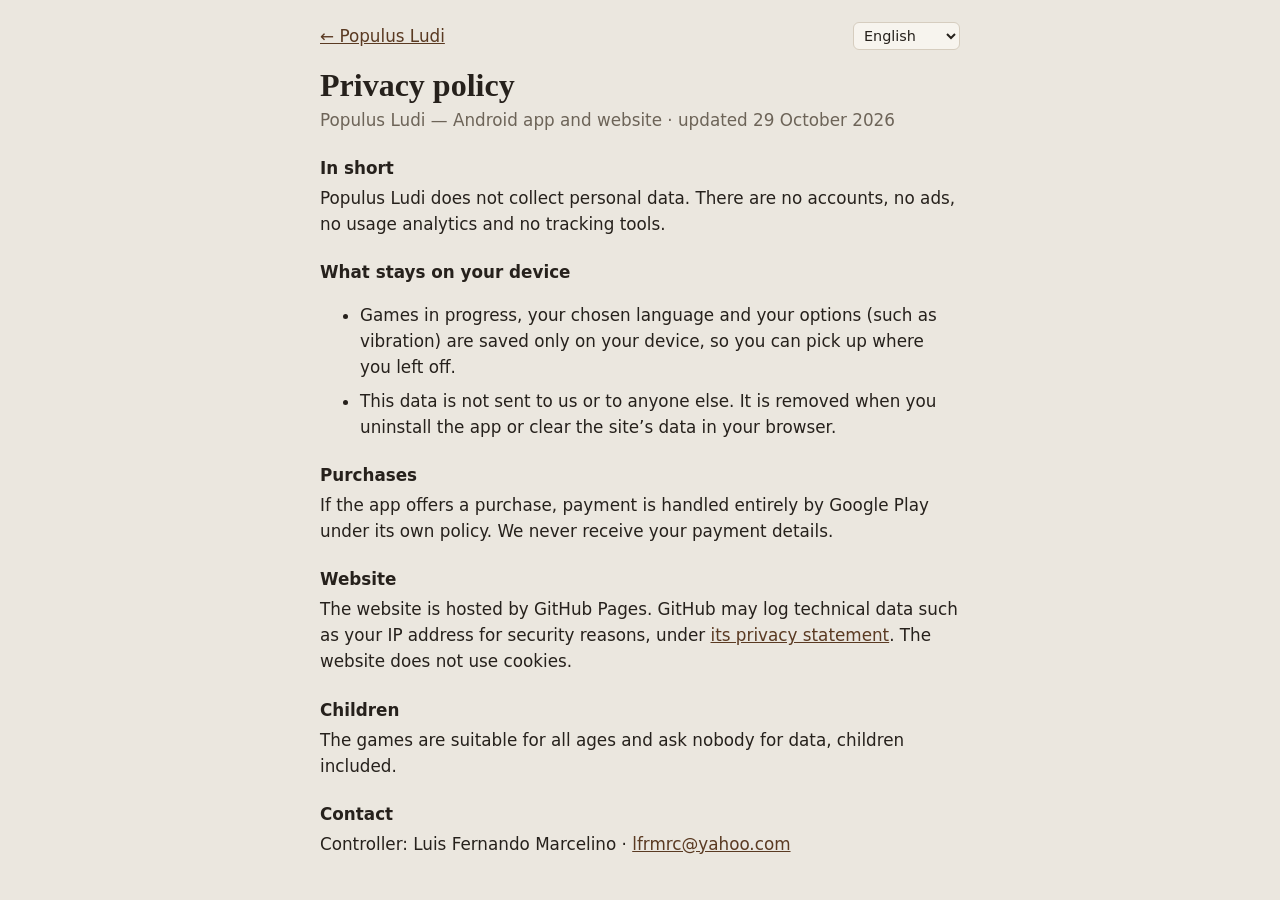
==== privacy.html @ 5a8fc8c6 "Home e privacy" ====
<!doctype html>
<html lang="en">
<head>
<meta charset="utf-8">
<meta name="viewport" content="width=device-width, initial-scale=1">
<title>Privacy — Populus Ludi</title>
<link rel="icon" href="img/collezione.png">
<style>
@font-face { font-family: "Alegreya Sans"; font-weight: 400; font-display: swap; src: url(esparta/fonts/alegreya-sans-latin-400-normal.woff2) format("woff2"); }
@font-face { font-family: "Alegreya Sans"; font-weight: 700; font-display: swap; src: url(esparta/fonts/alegreya-sans-latin-700-normal.woff2) format("woff2"); }
@font-face { font-family: "Cormorant Garamond"; font-weight: 600; font-display: swap; src: url(ire/fonts/cormorant-garamond-latin-600-normal.woff2) format("woff2"); }
:root { --bg: #ebe7df; --surface: #f7f4ee; --ink: #26211c; --muted: #6d6458; --line: #d6cdbf; --walnut: #5a3a22; }
@media (prefers-color-scheme: dark) {
  :root:not([data-theme="light"]) { --bg: #1a1815; --surface: #24211d; --ink: #eee8de; --muted: #a69c8f; --line: #3a352e; --walnut: #c79a6a; color-scheme: dark; }
}
:root[data-theme="dark"] { --bg: #1a1815; --surface: #24211d; --ink: #eee8de; --muted: #a69c8f; --line: #3a352e; --walnut: #c79a6a; color-scheme: dark; }
* { box-sizing: border-box; }
body { margin: 0; background: var(--bg); color: var(--ink); font-family: "Alegreya Sans", "Segoe UI", system-ui, sans-serif; font-size: 1.05rem; line-height: 1.55; padding: 22px 16px 32px; }
.wrap { max-width: 640px; margin: 0 auto; }
nav { display: flex; align-items: center; gap: 12px; margin-bottom: 18px; }
nav a { color: var(--walnut); }
select { margin-left: auto; font: inherit; font-size: .9rem; padding: 4px 6px; border-radius: 6px; border: 1px solid var(--line); background: var(--surface); color: var(--ink); }
h1 { font-family: "Cormorant Garamond", Georgia, serif; font-weight: 600; font-size: 2rem; line-height: 1.1; margin: 0 0 4px; }
h2 { font-size: 1.05rem; margin: 22px 0 4px; }
p, li { margin: 0 0 8px; }
.date { color: var(--muted); margin-bottom: 18px; }
a { color: var(--walnut); }
article[hidden] { display: none; }
</style>
</head>
<body>
<div class="wrap">
<nav><a href="index.html">← Populus Ludi</a>
  <select id="selLang" aria-label="Language">
    <option value="it" lang="it">Italiano</option><option value="pt" lang="pt-BR">Português</option>
    <option value="en" lang="en">English</option><option value="es" lang="es">Español</option>
  </select></nav>

<article lang="it" data-l="it">
<h1>Informativa sulla privacy</h1>
<p class="date">Populus Ludi — app per Android e sito web · aggiornata il 29 ottobre 2026</p>
<h2>In breve</h2>
<p>Populus Ludi non raccoglie dati personali. Non ci sono account, pubblicità, statistiche d’uso né strumenti di tracciamento.</p>
<h2>Cosa resta sul tuo dispositivo</h2>
<ul>
<li>Le partite in corso, la lingua scelta e le opzioni (per esempio la vibrazione) vengono salvate solo sul tuo dispositivo, per riprendere da dove avevi lasciato.</li>
<li>Questi dati non vengono inviati a noi né a terzi. Si cancellano disinstallando l’app o cancellando i dati del sito nel browser.</li>
</ul>
<h2>Acquisti</h2>
<p>Se l’app offre un acquisto, il pagamento è gestito interamente da Google Play secondo la sua informativa. Noi non riceviamo i dati di pagamento.</p>
<h2>Sito web</h2>
<p>Il sito è ospitato da GitHub Pages. GitHub può registrare dati tecnici come l’indirizzo IP per motivi di sicurezza, secondo la <a href="https://docs.github.com/site-policy/privacy-policies/github-general-privacy-statement">sua informativa</a>. Il sito non usa cookie.</p>
<h2>Bambini</h2>
<p>I giochi sono adatti a tutte le età e non chiedono dati a nessuno, bambini compresi.</p>
<h2>Contatti</h2>
<p>Titolare: Luis Fernando Marcelino · <a href="mailto:lfrmrc@yahoo.com">lfrmrc@yahoo.com</a></p>
</article>

<article lang="pt-BR" data-l="pt" hidden>
<h1>Política de privacidade</h1>
<p class="date">Populus Ludi — app para Android e site · atualizada em 29 de outubro de 2026</p>
<h2>Em resumo</h2>
<p>O Populus Ludi não coleta dados pessoais. Não há contas, publicidade, estatísticas de uso nem ferramentas de rastreamento.</p>
<h2>O que fica no seu dispositivo</h2>
<ul>
<li>As partidas em andamento, o idioma escolhido e as opções (por exemplo a vibração) são salvos apenas no seu dispositivo, para você continuar de onde parou.</li>
<li>Esses dados não são enviados para nós nem para terceiros. Eles são apagados ao desinstalar o app ou ao limpar os dados do site no navegador.</li>
</ul>
<h2>Compras</h2>
<p>Se o app oferecer uma compra, o pagamento é feito inteiramente pelo Google Play, conforme a política dele. Nós não recebemos os dados de pagamento.</p>
<h2>Site</h2>
<p>O site é hospedado pelo GitHub Pages. O GitHub pode registrar dados técnicos como o endereço IP por motivos de segurança, conforme a <a href="https://docs.github.com/site-policy/privacy-policies/github-general-privacy-statement">política dele</a>. O site não usa cookies.</p>
<h2>Crianças</h2>
<p>Os jogos são para todas as idades e não pedem dados a ninguém, crianças incluídas.</p>
<h2>Contato</h2>
<p>Responsável: Luis Fernando Marcelino · <a href="mailto:lfrmrc@yahoo.com">lfrmrc@yahoo.com</a></p>
</article>

<article lang="en" data-l="en" hidden>
<h1>Privacy policy</h1>
<p class="date">Populus Ludi — Android app and website · updated 29 October 2026</p>
<h2>In short</h2>
<p>Populus Ludi does not collect personal data. There are no accounts, no ads, no usage analytics and no tracking tools.</p>
<h2>What stays on your device</h2>
<ul>
<li>Games in progress, your chosen language and your options (such as vibration) are saved only on your device, so you can pick up where you left off.</li>
<li>This data is not sent to us or to anyone else. It is removed when you uninstall the app or clear the site’s data in your browser.</li>
</ul>
<h2>Purchases</h2>
<p>If the app offers a purchase, payment is handled entirely by Google Play under its own policy. We never receive your payment details.</p>
<h2>Website</h2>
<p>The website is hosted by GitHub Pages. GitHub may log technical data such as your IP address for security reasons, under <a href="https://docs.github.com/site-policy/privacy-policies/github-general-privacy-statement">its privacy statement</a>. The website does not use cookies.</p>
<h2>Children</h2>
<p>The games are suitable for all ages and ask nobody for data, children included.</p>
<h2>Contact</h2>
<p>Controller: Luis Fernando Marcelino · <a href="mailto:lfrmrc@yahoo.com">lfrmrc@yahoo.com</a></p>
</article>

<article lang="es" data-l="es" hidden>
<h1>Política de privacidad</h1>
<p class="date">Populus Ludi — app para Android y sitio web · actualizada el 29 de octubre de 2026</p>
<h2>En resumen</h2>
<p>Populus Ludi no recoge datos personales. No hay cuentas, publicidad, estadísticas de uso ni herramientas de seguimiento.</p>
<h2>Lo que queda en tu dispositivo</h2>
<ul>
<li>Las partidas en curso, el idioma elegido y las opciones (por ejemplo la vibración) se guardan solo en tu dispositivo, para continuar donde lo dejaste.</li>
<li>Estos datos no se envían a nosotros ni a terceros. Se borran al desinstalar la app o al borrar los datos del sitio en el navegador.</li>
</ul>
<h2>Compras</h2>
<p>Si la app ofrece una compra, el pago lo gestiona por completo Google Play según su política. Nosotros no recibimos los datos de pago.</p>
<h2>Sitio web</h2>
<p>El sitio está alojado en GitHub Pages. GitHub puede registrar datos técnicos como la dirección IP por motivos de seguridad, según <a href="https://docs.github.com/site-policy/privacy-policies/github-general-privacy-statement">su política</a>. El sitio no usa cookies.</p>
<h2>Niños</h2>
<p>Los juegos son aptos para todas las edades y no piden datos a nadie, niños incluidos.</p>
<h2>Contacto</h2>
<p>Responsable: Luis Fernando Marcelino · <a href="mailto:lfrmrc@yahoo.com">lfrmrc@yahoo.com</a></p>
</article>
</div>
<script>
(() => {
  const get = k => { try { return localStorage.getItem(k); } catch (e) { return null; } };
  const put = (k, v) => { try { localStorage.setItem(k, v); } catch (e) {} };
  const all = ['it', 'pt', 'en', 'es'];
  let lang = get('collezione.lingua');
  if (!all.includes(lang)) lang = { pt: 'pt', es: 'es', it: 'it' }[(navigator.language || '').toLowerCase().slice(0, 2)] || 'en';
  const sel = document.getElementById('selLang');
  function apply() {
    document.querySelectorAll('article').forEach(a => { a.hidden = a.dataset.l !== lang; });
    document.documentElement.lang = { it: 'it', pt: 'pt-BR', en: 'en', es: 'es' }[lang];
    sel.value = lang;
  }
  sel.addEventListener('change', () => { lang = sel.value; put('collezione.lingua', lang); apply(); });
  apply();
})();
</script>
</body>
</html>
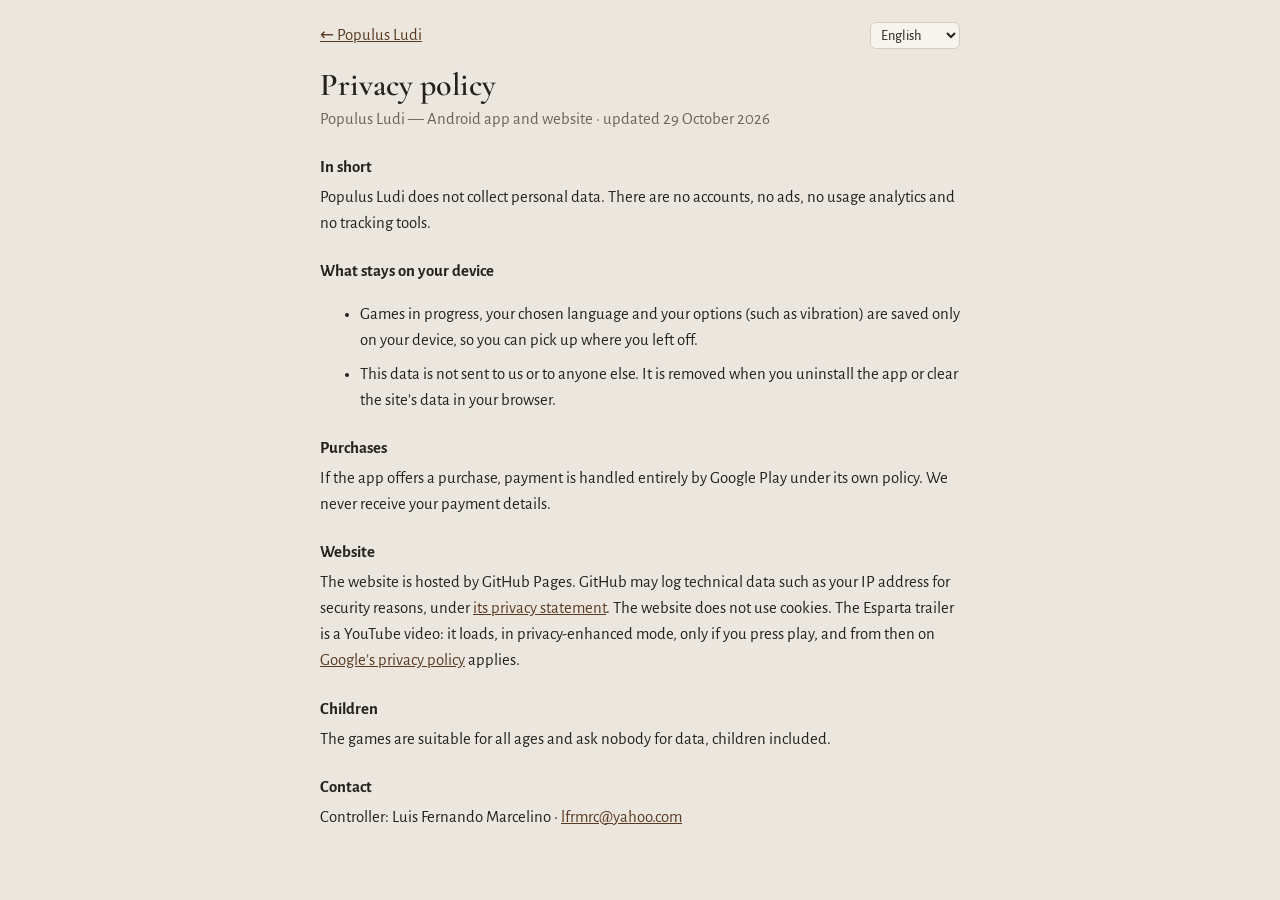
==== commit 4b864a86: "Trailer di Esparta nella home, privacy aggiornata" ====
--- a/privacy.html
+++ b/privacy.html
@@ -1,137 +1,137 @@
-<!doctype html>
-<html lang="en">
-<head>
-<meta charset="utf-8">
-<meta name="viewport" content="width=device-width, initial-scale=1">
-<title>Privacy — Populus Ludi</title>
-<link rel="icon" href="img/collezione.png">
-<style>
-@font-face { font-family: "Alegreya Sans"; font-weight: 400; font-display: swap; src: url(esparta/fonts/alegreya-sans-latin-400-normal.woff2) format("woff2"); }
-@font-face { font-family: "Alegreya Sans"; font-weight: 700; font-display: swap; src: url(esparta/fonts/alegreya-sans-latin-700-normal.woff2) format("woff2"); }
-@font-face { font-family: "Cormorant Garamond"; font-weight: 600; font-display: swap; src: url(ire/fonts/cormorant-garamond-latin-600-normal.woff2) format("woff2"); }
-:root { --bg: #ebe7df; --surface: #f7f4ee; --ink: #26211c; --muted: #6d6458; --line: #d6cdbf; --walnut: #5a3a22; }
-@media (prefers-color-scheme: dark) {
-  :root:not([data-theme="light"]) { --bg: #1a1815; --surface: #24211d; --ink: #eee8de; --muted: #a69c8f; --line: #3a352e; --walnut: #c79a6a; color-scheme: dark; }
-}
-:root[data-theme="dark"] { --bg: #1a1815; --surface: #24211d; --ink: #eee8de; --muted: #a69c8f; --line: #3a352e; --walnut: #c79a6a; color-scheme: dark; }
-* { box-sizing: border-box; }
-body { margin: 0; background: var(--bg); color: var(--ink); font-family: "Alegreya Sans", "Segoe UI", system-ui, sans-serif; font-size: 1.05rem; line-height: 1.55; padding: 22px 16px 32px; }
-.wrap { max-width: 640px; margin: 0 auto; }
-nav { display: flex; align-items: center; gap: 12px; margin-bottom: 18px; }
-nav a { color: var(--walnut); }
-select { margin-left: auto; font: inherit; font-size: .9rem; padding: 4px 6px; border-radius: 6px; border: 1px solid var(--line); background: var(--surface); color: var(--ink); }
-h1 { font-family: "Cormorant Garamond", Georgia, serif; font-weight: 600; font-size: 2rem; line-height: 1.1; margin: 0 0 4px; }
-h2 { font-size: 1.05rem; margin: 22px 0 4px; }
-p, li { margin: 0 0 8px; }
-.date { color: var(--muted); margin-bottom: 18px; }
-a { color: var(--walnut); }
-article[hidden] { display: none; }
-</style>
-</head>
-<body>
-<div class="wrap">
-<nav><a href="index.html">← Populus Ludi</a>
-  <select id="selLang" aria-label="Language">
-    <option value="it" lang="it">Italiano</option><option value="pt" lang="pt-BR">Português</option>
-    <option value="en" lang="en">English</option><option value="es" lang="es">Español</option>
-  </select></nav>
-
-<article lang="it" data-l="it">
-<h1>Informativa sulla privacy</h1>
-<p class="date">Populus Ludi — app per Android e sito web · aggiornata il 29 ottobre 2026</p>
-<h2>In breve</h2>
-<p>Populus Ludi non raccoglie dati personali. Non ci sono account, pubblicità, statistiche d’uso né strumenti di tracciamento.</p>
-<h2>Cosa resta sul tuo dispositivo</h2>
-<ul>
-<li>Le partite in corso, la lingua scelta e le opzioni (per esempio la vibrazione) vengono salvate solo sul tuo dispositivo, per riprendere da dove avevi lasciato.</li>
-<li>Questi dati non vengono inviati a noi né a terzi. Si cancellano disinstallando l’app o cancellando i dati del sito nel browser.</li>
-</ul>
-<h2>Acquisti</h2>
-<p>Se l’app offre un acquisto, il pagamento è gestito interamente da Google Play secondo la sua informativa. Noi non riceviamo i dati di pagamento.</p>
-<h2>Sito web</h2>
-<p>Il sito è ospitato da GitHub Pages. GitHub può registrare dati tecnici come l’indirizzo IP per motivi di sicurezza, secondo la <a href="https://docs.github.com/site-policy/privacy-policies/github-general-privacy-statement">sua informativa</a>. Il sito non usa cookie.</p>
-<h2>Bambini</h2>
-<p>I giochi sono adatti a tutte le età e non chiedono dati a nessuno, bambini compresi.</p>
-<h2>Contatti</h2>
-<p>Titolare: Luis Fernando Marcelino · <a href="mailto:lfrmrc@yahoo.com">lfrmrc@yahoo.com</a></p>
-</article>
-
-<article lang="pt-BR" data-l="pt" hidden>
-<h1>Política de privacidade</h1>
-<p class="date">Populus Ludi — app para Android e site · atualizada em 29 de outubro de 2026</p>
-<h2>Em resumo</h2>
-<p>O Populus Ludi não coleta dados pessoais. Não há contas, publicidade, estatísticas de uso nem ferramentas de rastreamento.</p>
-<h2>O que fica no seu dispositivo</h2>
-<ul>
-<li>As partidas em andamento, o idioma escolhido e as opções (por exemplo a vibração) são salvos apenas no seu dispositivo, para você continuar de onde parou.</li>
-<li>Esses dados não são enviados para nós nem para terceiros. Eles são apagados ao desinstalar o app ou ao limpar os dados do site no navegador.</li>
-</ul>
-<h2>Compras</h2>
-<p>Se o app oferecer uma compra, o pagamento é feito inteiramente pelo Google Play, conforme a política dele. Nós não recebemos os dados de pagamento.</p>
-<h2>Site</h2>
-<p>O site é hospedado pelo GitHub Pages. O GitHub pode registrar dados técnicos como o endereço IP por motivos de segurança, conforme a <a href="https://docs.github.com/site-policy/privacy-policies/github-general-privacy-statement">política dele</a>. O site não usa cookies.</p>
-<h2>Crianças</h2>
-<p>Os jogos são para todas as idades e não pedem dados a ninguém, crianças incluídas.</p>
-<h2>Contato</h2>
-<p>Responsável: Luis Fernando Marcelino · <a href="mailto:lfrmrc@yahoo.com">lfrmrc@yahoo.com</a></p>
-</article>
-
-<article lang="en" data-l="en" hidden>
-<h1>Privacy policy</h1>
-<p class="date">Populus Ludi — Android app and website · updated 29 October 2026</p>
-<h2>In short</h2>
-<p>Populus Ludi does not collect personal data. There are no accounts, no ads, no usage analytics and no tracking tools.</p>
-<h2>What stays on your device</h2>
-<ul>
-<li>Games in progress, your chosen language and your options (such as vibration) are saved only on your device, so you can pick up where you left off.</li>
-<li>This data is not sent to us or to anyone else. It is removed when you uninstall the app or clear the site’s data in your browser.</li>
-</ul>
-<h2>Purchases</h2>
-<p>If the app offers a purchase, payment is handled entirely by Google Play under its own policy. We never receive your payment details.</p>
-<h2>Website</h2>
-<p>The website is hosted by GitHub Pages. GitHub may log technical data such as your IP address for security reasons, under <a href="https://docs.github.com/site-policy/privacy-policies/github-general-privacy-statement">its privacy statement</a>. The website does not use cookies.</p>
-<h2>Children</h2>
-<p>The games are suitable for all ages and ask nobody for data, children included.</p>
-<h2>Contact</h2>
-<p>Controller: Luis Fernando Marcelino · <a href="mailto:lfrmrc@yahoo.com">lfrmrc@yahoo.com</a></p>
-</article>
-
-<article lang="es" data-l="es" hidden>
-<h1>Política de privacidad</h1>
-<p class="date">Populus Ludi — app para Android y sitio web · actualizada el 29 de octubre de 2026</p>
-<h2>En resumen</h2>
-<p>Populus Ludi no recoge datos personales. No hay cuentas, publicidad, estadísticas de uso ni herramientas de seguimiento.</p>
-<h2>Lo que queda en tu dispositivo</h2>
-<ul>
-<li>Las partidas en curso, el idioma elegido y las opciones (por ejemplo la vibración) se guardan solo en tu dispositivo, para continuar donde lo dejaste.</li>
-<li>Estos datos no se envían a nosotros ni a terceros. Se borran al desinstalar la app o al borrar los datos del sitio en el navegador.</li>
-</ul>
-<h2>Compras</h2>
-<p>Si la app ofrece una compra, el pago lo gestiona por completo Google Play según su política. Nosotros no recibimos los datos de pago.</p>
-<h2>Sitio web</h2>
-<p>El sitio está alojado en GitHub Pages. GitHub puede registrar datos técnicos como la dirección IP por motivos de seguridad, según <a href="https://docs.github.com/site-policy/privacy-policies/github-general-privacy-statement">su política</a>. El sitio no usa cookies.</p>
-<h2>Niños</h2>
-<p>Los juegos son aptos para todas las edades y no piden datos a nadie, niños incluidos.</p>
-<h2>Contacto</h2>
-<p>Responsable: Luis Fernando Marcelino · <a href="mailto:lfrmrc@yahoo.com">lfrmrc@yahoo.com</a></p>
-</article>
-</div>
-<script>
-(() => {
-  const get = k => { try { return localStorage.getItem(k); } catch (e) { return null; } };
-  const put = (k, v) => { try { localStorage.setItem(k, v); } catch (e) {} };
-  const all = ['it', 'pt', 'en', 'es'];
-  let lang = get('collezione.lingua');
-  if (!all.includes(lang)) lang = { pt: 'pt', es: 'es', it: 'it' }[(navigator.language || '').toLowerCase().slice(0, 2)] || 'en';
-  const sel = document.getElementById('selLang');
-  function apply() {
-    document.querySelectorAll('article').forEach(a => { a.hidden = a.dataset.l !== lang; });
-    document.documentElement.lang = { it: 'it', pt: 'pt-BR', en: 'en', es: 'es' }[lang];
-    sel.value = lang;
-  }
-  sel.addEventListener('change', () => { lang = sel.value; put('collezione.lingua', lang); apply(); });
-  apply();
-})();
-</script>
-</body>
-</html>
+<!doctype html>
+<html lang="en">
+<head>
+<meta charset="utf-8">
+<meta name="viewport" content="width=device-width, initial-scale=1">
+<title>Privacy — Populus Ludi</title>
+<link rel="icon" href="img/collezione.png">
+<style>
+@font-face { font-family: "Alegreya Sans"; font-weight: 400; font-display: swap; src: url(esparta/fonts/alegreya-sans-latin-400-normal.woff2) format("woff2"); }
+@font-face { font-family: "Alegreya Sans"; font-weight: 700; font-display: swap; src: url(esparta/fonts/alegreya-sans-latin-700-normal.woff2) format("woff2"); }
+@font-face { font-family: "Cormorant Garamond"; font-weight: 600; font-display: swap; src: url(ire/fonts/cormorant-garamond-latin-600-normal.woff2) format("woff2"); }
+:root { --bg: #ebe7df; --surface: #f7f4ee; --ink: #26211c; --muted: #6d6458; --line: #d6cdbf; --walnut: #5a3a22; }
+@media (prefers-color-scheme: dark) {
+  :root:not([data-theme="light"]) { --bg: #1a1815; --surface: #24211d; --ink: #eee8de; --muted: #a69c8f; --line: #3a352e; --walnut: #c79a6a; color-scheme: dark; }
+}
+:root[data-theme="dark"] { --bg: #1a1815; --surface: #24211d; --ink: #eee8de; --muted: #a69c8f; --line: #3a352e; --walnut: #c79a6a; color-scheme: dark; }
+* { box-sizing: border-box; }
+body { margin: 0; background: var(--bg); color: var(--ink); font-family: "Alegreya Sans", "Segoe UI", system-ui, sans-serif; font-size: 1.05rem; line-height: 1.55; padding: 22px 16px 32px; }
+.wrap { max-width: 640px; margin: 0 auto; }
+nav { display: flex; align-items: center; gap: 12px; margin-bottom: 18px; }
+nav a { color: var(--walnut); }
+select { margin-left: auto; font: inherit; font-size: .9rem; padding: 4px 6px; border-radius: 6px; border: 1px solid var(--line); background: var(--surface); color: var(--ink); }
+h1 { font-family: "Cormorant Garamond", Georgia, serif; font-weight: 600; font-size: 2rem; line-height: 1.1; margin: 0 0 4px; }
+h2 { font-size: 1.05rem; margin: 22px 0 4px; }
+p, li { margin: 0 0 8px; }
+.date { color: var(--muted); margin-bottom: 18px; }
+a { color: var(--walnut); }
+article[hidden] { display: none; }
+</style>
+</head>
+<body>
+<div class="wrap">
+<nav><a href="index.html">← Populus Ludi</a>
+  <select id="selLang" aria-label="Language">
+    <option value="it" lang="it">Italiano</option><option value="pt" lang="pt-BR">Português</option>
+    <option value="en" lang="en">English</option><option value="es" lang="es">Español</option>
+  </select></nav>
+
+<article lang="it" data-l="it">
+<h1>Informativa sulla privacy</h1>
+<p class="date">Populus Ludi — app per Android e sito web · aggiornata il 29 ottobre 2026</p>
+<h2>In breve</h2>
+<p>Populus Ludi non raccoglie dati personali. Non ci sono account, pubblicità, statistiche d’uso né strumenti di tracciamento.</p>
+<h2>Cosa resta sul tuo dispositivo</h2>
+<ul>
+<li>Le partite in corso, la lingua scelta e le opzioni (per esempio la vibrazione) vengono salvate solo sul tuo dispositivo, per riprendere da dove avevi lasciato.</li>
+<li>Questi dati non vengono inviati a noi né a terzi. Si cancellano disinstallando l’app o cancellando i dati del sito nel browser.</li>
+</ul>
+<h2>Acquisti</h2>
+<p>Se l’app offre un acquisto, il pagamento è gestito interamente da Google Play secondo la sua informativa. Noi non riceviamo i dati di pagamento.</p>
+<h2>Sito web</h2>
+<p>Il sito è ospitato da GitHub Pages. GitHub può registrare dati tecnici come l’indirizzo IP per motivi di sicurezza, secondo la <a href="https://docs.github.com/site-policy/privacy-policies/github-general-privacy-statement">sua informativa</a>. Il sito non usa cookie. Il trailer di Esparta è un video di YouTube: viene caricato, in modalità «privacy avanzata», solo se premi play, e da quel momento vale l’<a href="https://policies.google.com/privacy">informativa di Google</a>.</p>
+<h2>Bambini</h2>
+<p>I giochi sono adatti a tutte le età e non chiedono dati a nessuno, bambini compresi.</p>
+<h2>Contatti</h2>
+<p>Titolare: Luis Fernando Marcelino · <a href="mailto:lfrmrc@yahoo.com">lfrmrc@yahoo.com</a></p>
+</article>
+
+<article lang="pt-BR" data-l="pt" hidden>
+<h1>Política de privacidade</h1>
+<p class="date">Populus Ludi — app para Android e site · atualizada em 29 de outubro de 2026</p>
+<h2>Em resumo</h2>
+<p>O Populus Ludi não coleta dados pessoais. Não há contas, publicidade, estatísticas de uso nem ferramentas de rastreamento.</p>
+<h2>O que fica no seu dispositivo</h2>
+<ul>
+<li>As partidas em andamento, o idioma escolhido e as opções (por exemplo a vibração) são salvos apenas no seu dispositivo, para você continuar de onde parou.</li>
+<li>Esses dados não são enviados para nós nem para terceiros. Eles são apagados ao desinstalar o app ou ao limpar os dados do site no navegador.</li>
+</ul>
+<h2>Compras</h2>
+<p>Se o app oferecer uma compra, o pagamento é feito inteiramente pelo Google Play, conforme a política dele. Nós não recebemos os dados de pagamento.</p>
+<h2>Site</h2>
+<p>O site é hospedado pelo GitHub Pages. O GitHub pode registrar dados técnicos como o endereço IP por motivos de segurança, conforme a <a href="https://docs.github.com/site-policy/privacy-policies/github-general-privacy-statement">política dele</a>. O site não usa cookies. O trailer de Esparta é um vídeo do YouTube: ele só carrega, no modo de «privacidade aprimorada», se você apertar o play, e a partir daí vale a <a href="https://policies.google.com/privacy">política do Google</a>.</p>
+<h2>Crianças</h2>
+<p>Os jogos são para todas as idades e não pedem dados a ninguém, crianças incluídas.</p>
+<h2>Contato</h2>
+<p>Responsável: Luis Fernando Marcelino · <a href="mailto:lfrmrc@yahoo.com">lfrmrc@yahoo.com</a></p>
+</article>
+
+<article lang="en" data-l="en" hidden>
+<h1>Privacy policy</h1>
+<p class="date">Populus Ludi — Android app and website · updated 29 October 2026</p>
+<h2>In short</h2>
+<p>Populus Ludi does not collect personal data. There are no accounts, no ads, no usage analytics and no tracking tools.</p>
+<h2>What stays on your device</h2>
+<ul>
+<li>Games in progress, your chosen language and your options (such as vibration) are saved only on your device, so you can pick up where you left off.</li>
+<li>This data is not sent to us or to anyone else. It is removed when you uninstall the app or clear the site’s data in your browser.</li>
+</ul>
+<h2>Purchases</h2>
+<p>If the app offers a purchase, payment is handled entirely by Google Play under its own policy. We never receive your payment details.</p>
+<h2>Website</h2>
+<p>The website is hosted by GitHub Pages. GitHub may log technical data such as your IP address for security reasons, under <a href="https://docs.github.com/site-policy/privacy-policies/github-general-privacy-statement">its privacy statement</a>. The website does not use cookies. The Esparta trailer is a YouTube video: it loads, in privacy-enhanced mode, only if you press play, and from then on <a href="https://policies.google.com/privacy">Google’s privacy policy</a> applies.</p>
+<h2>Children</h2>
+<p>The games are suitable for all ages and ask nobody for data, children included.</p>
+<h2>Contact</h2>
+<p>Controller: Luis Fernando Marcelino · <a href="mailto:lfrmrc@yahoo.com">lfrmrc@yahoo.com</a></p>
+</article>
+
+<article lang="es" data-l="es" hidden>
+<h1>Política de privacidad</h1>
+<p class="date">Populus Ludi — app para Android y sitio web · actualizada el 29 de octubre de 2026</p>
+<h2>En resumen</h2>
+<p>Populus Ludi no recoge datos personales. No hay cuentas, publicidad, estadísticas de uso ni herramientas de seguimiento.</p>
+<h2>Lo que queda en tu dispositivo</h2>
+<ul>
+<li>Las partidas en curso, el idioma elegido y las opciones (por ejemplo la vibración) se guardan solo en tu dispositivo, para continuar donde lo dejaste.</li>
+<li>Estos datos no se envían a nosotros ni a terceros. Se borran al desinstalar la app o al borrar los datos del sitio en el navegador.</li>
+</ul>
+<h2>Compras</h2>
+<p>Si la app ofrece una compra, el pago lo gestiona por completo Google Play según su política. Nosotros no recibimos los datos de pago.</p>
+<h2>Sitio web</h2>
+<p>El sitio está alojado en GitHub Pages. GitHub puede registrar datos técnicos como la dirección IP por motivos de seguridad, según <a href="https://docs.github.com/site-policy/privacy-policies/github-general-privacy-statement">su política</a>. El sitio no usa cookies. El tráiler de Esparta es un vídeo de YouTube: solo se carga, en modo de «privacidad mejorada», si pulsas play, y desde ese momento se aplica la <a href="https://policies.google.com/privacy">política de Google</a>.</p>
+<h2>Niños</h2>
+<p>Los juegos son aptos para todas las edades y no piden datos a nadie, niños incluidos.</p>
+<h2>Contacto</h2>
+<p>Responsable: Luis Fernando Marcelino · <a href="mailto:lfrmrc@yahoo.com">lfrmrc@yahoo.com</a></p>
+</article>
+</div>
+<script>
+(() => {
+  const get = k => { try { return localStorage.getItem(k); } catch (e) { return null; } };
+  const put = (k, v) => { try { localStorage.setItem(k, v); } catch (e) {} };
+  const all = ['it', 'pt', 'en', 'es'];
+  let lang = get('collezione.lingua');
+  if (!all.includes(lang)) lang = { pt: 'pt', es: 'es', it: 'it' }[(navigator.language || '').toLowerCase().slice(0, 2)] || 'en';
+  const sel = document.getElementById('selLang');
+  function apply() {
+    document.querySelectorAll('article').forEach(a => { a.hidden = a.dataset.l !== lang; });
+    document.documentElement.lang = { it: 'it', pt: 'pt-BR', en: 'en', es: 'es' }[lang];
+    sel.value = lang;
+  }
+  sel.addEventListener('change', () => { lang = sel.value; put('collezione.lingua', lang); apply(); });
+  apply();
+})();
+</script>
+</body>
+</html>
